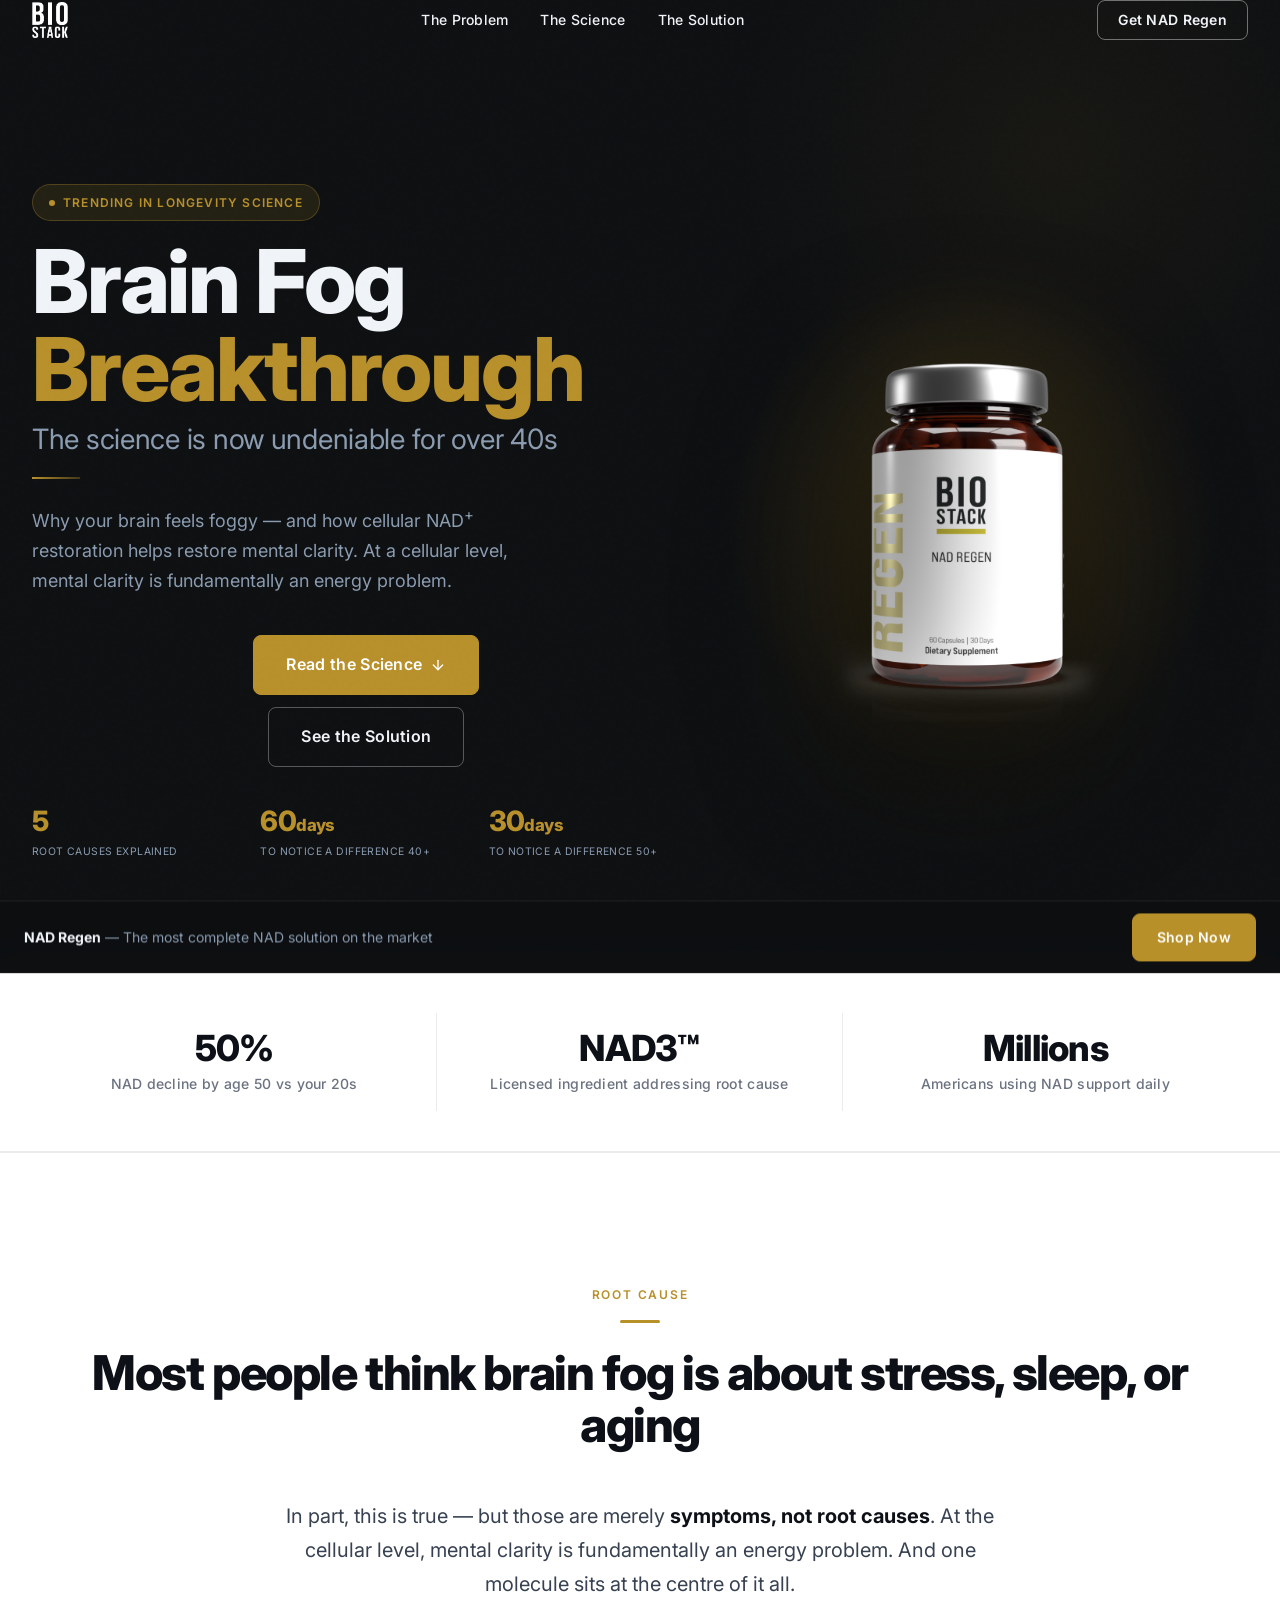
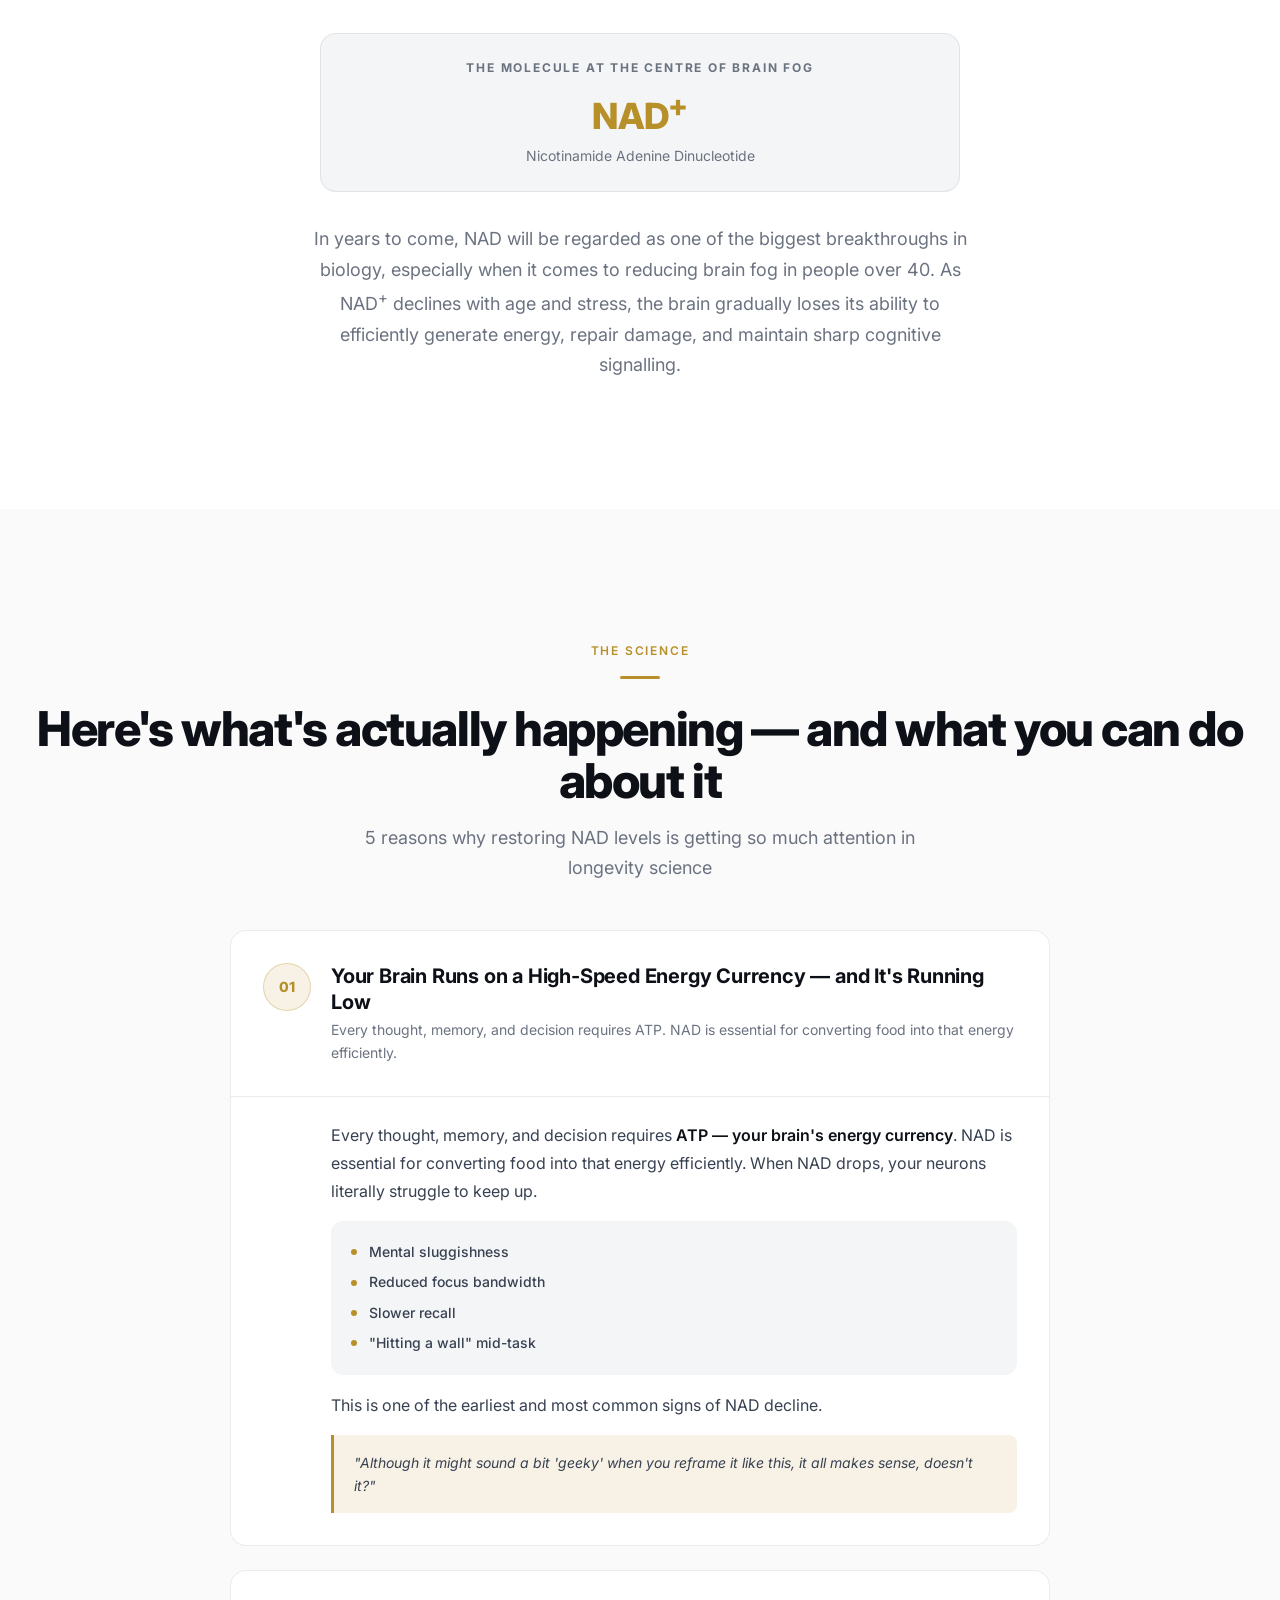
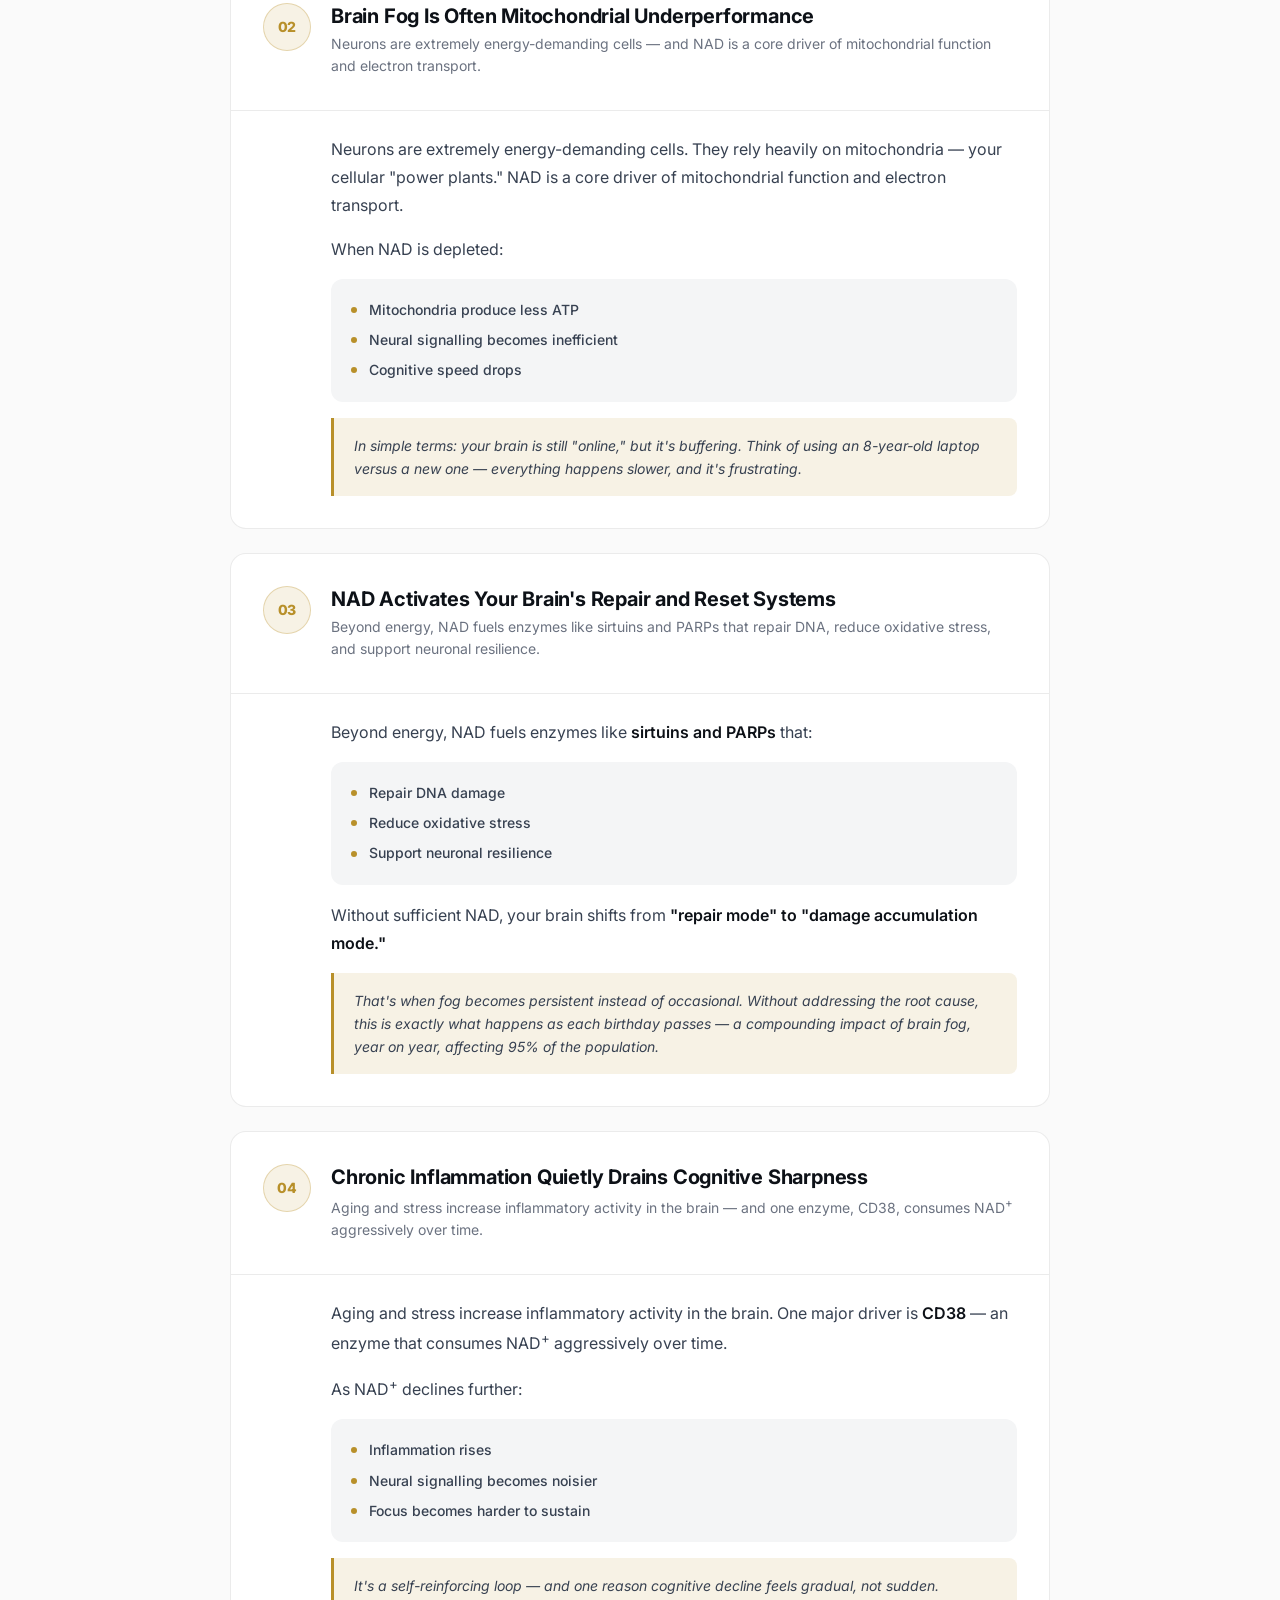
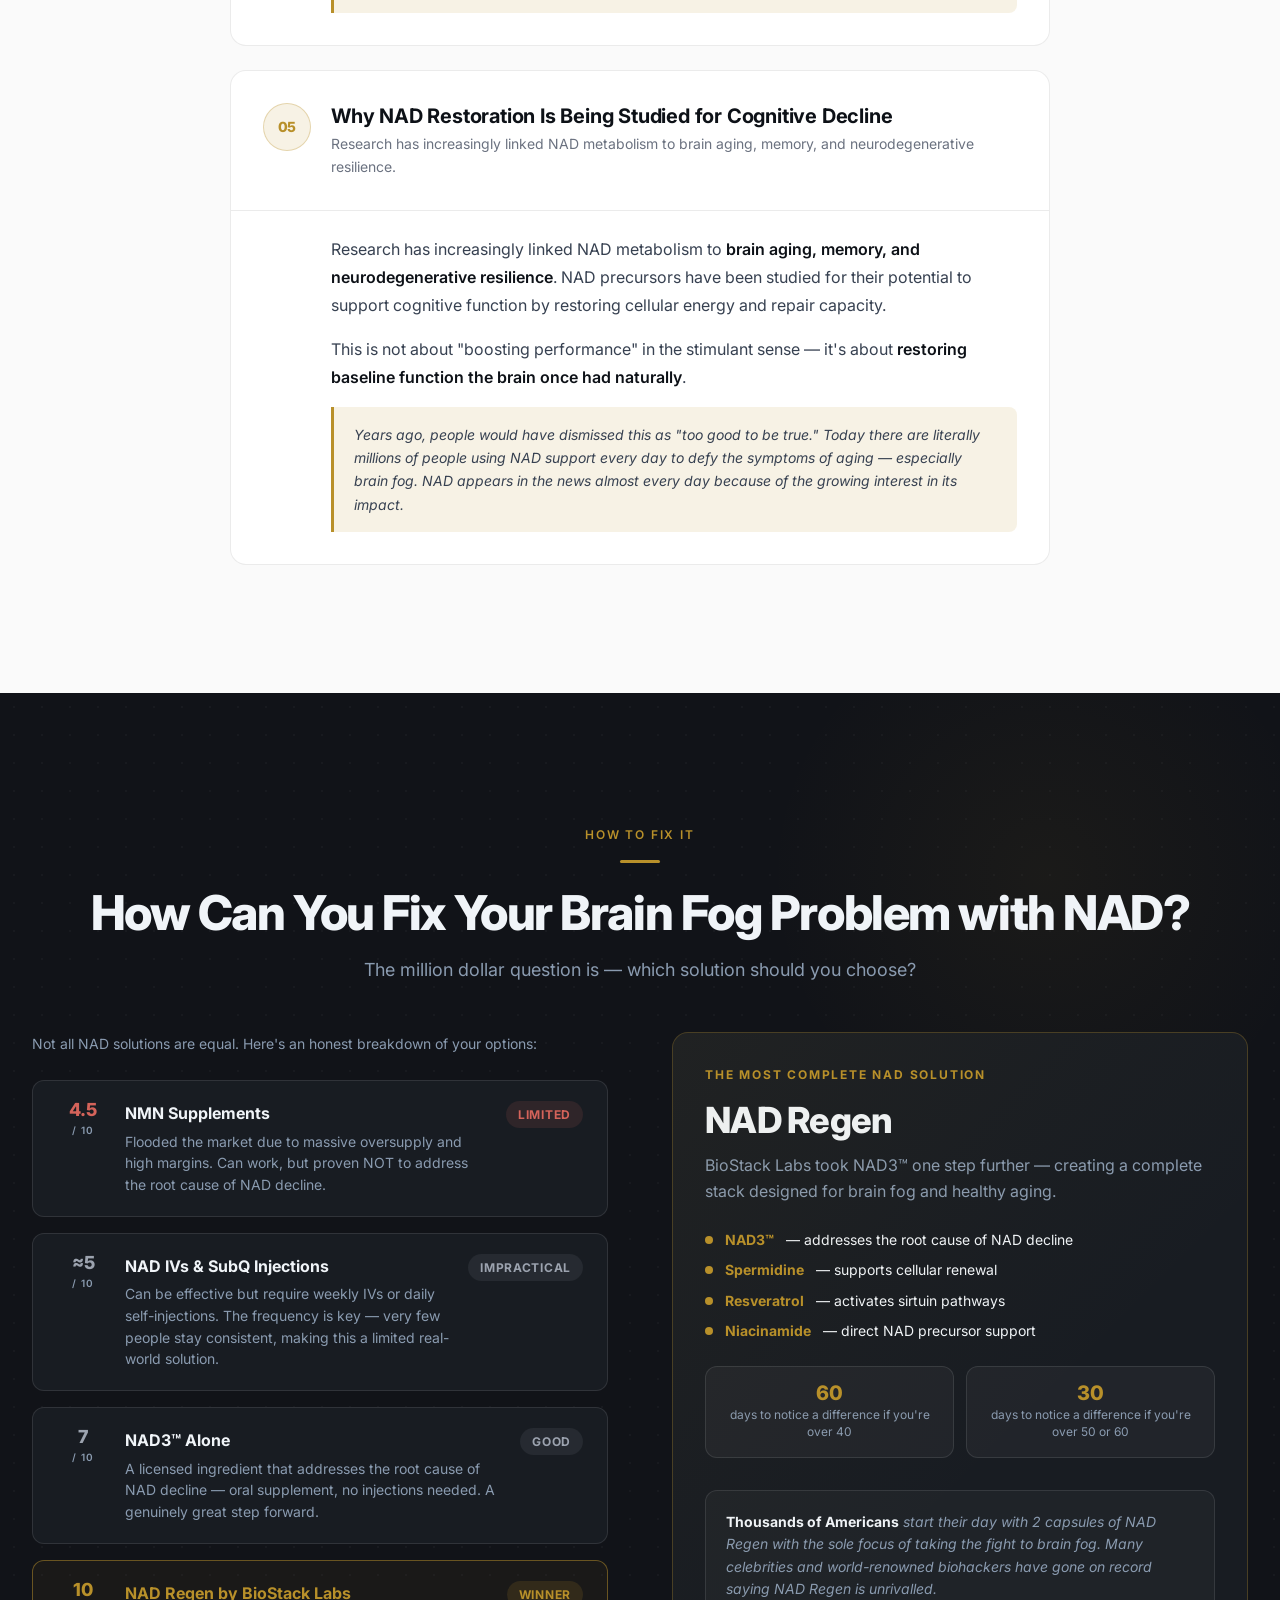
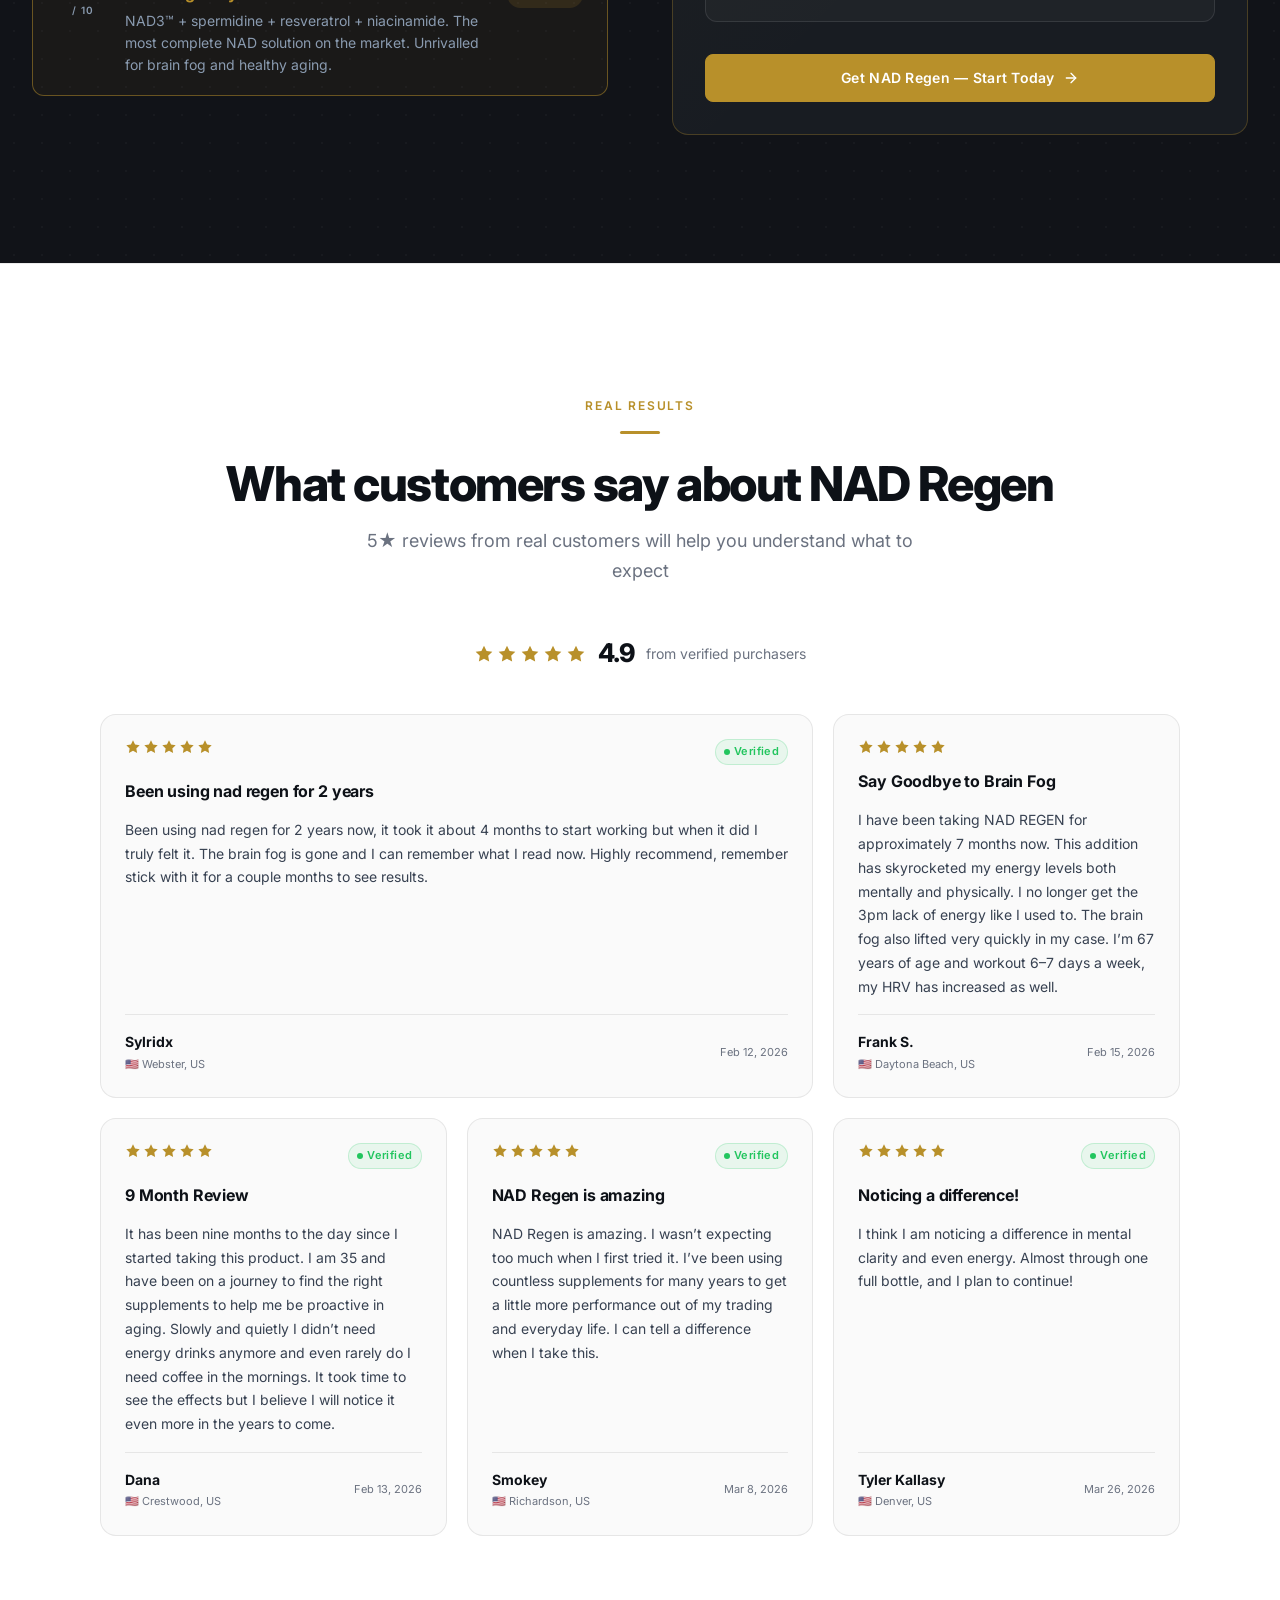
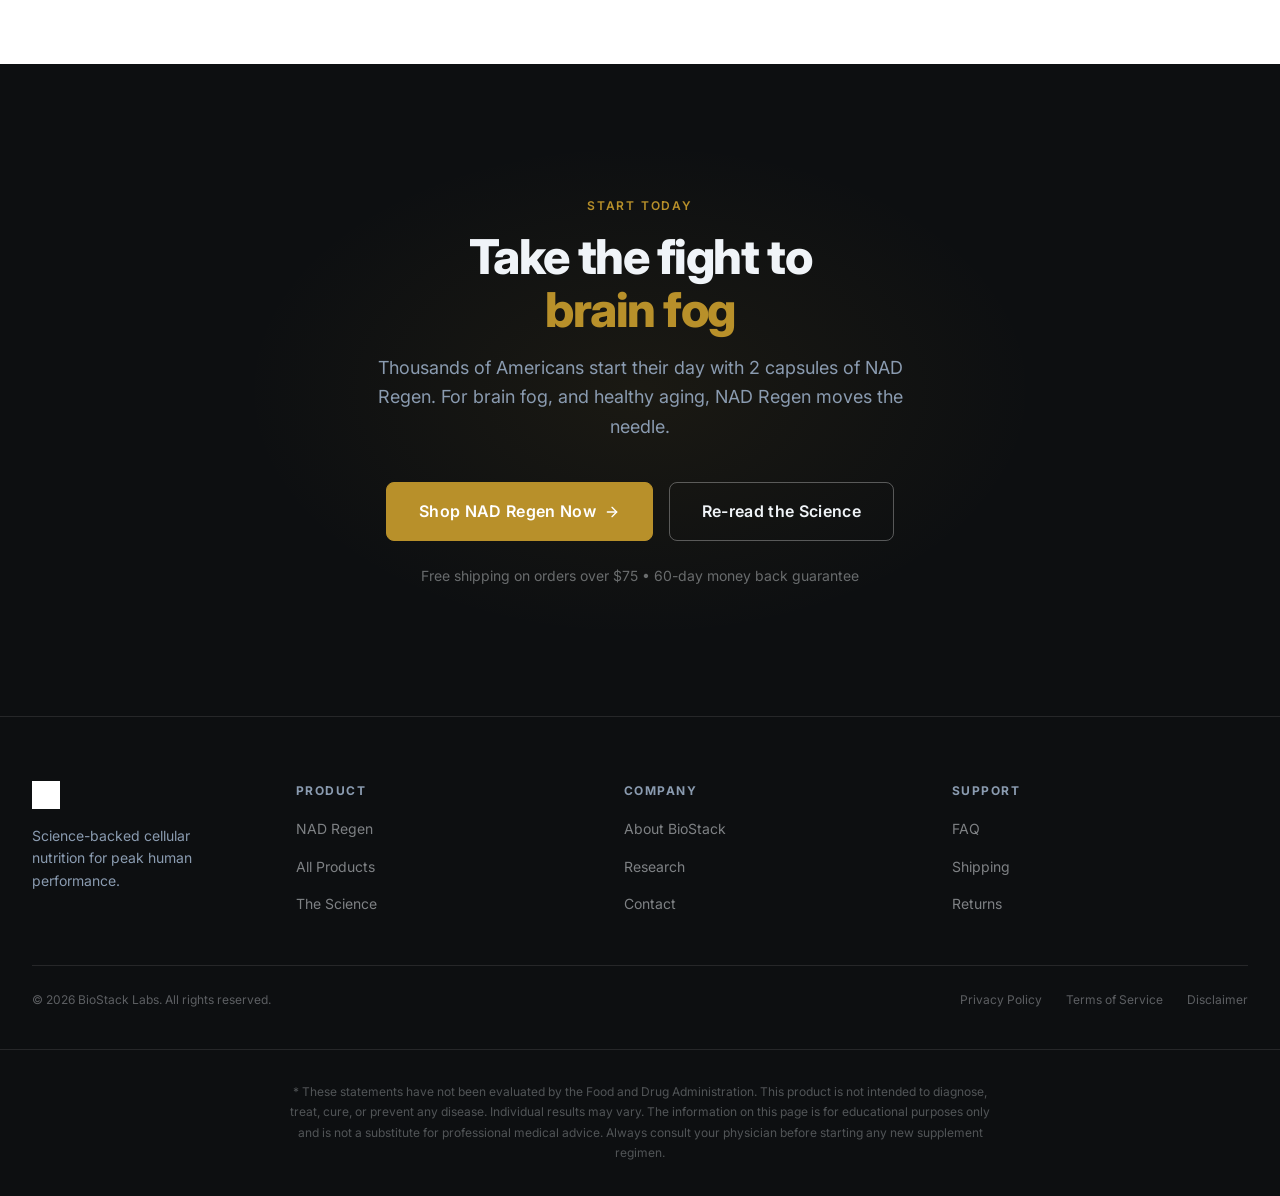
==== ab.html @ 0e756d16 "Add A/B router and wire CTA buttons to product page - ab.html splits traffic 50/50 between v1 and v2" ====
<!DOCTYPE html>
<html lang="en">
<head>
  <meta charset="UTF-8">
  <meta name="robots" content="noindex">
  <title>BioStack Labs — NAD Regen</title>
  <script>
    (function () {
      var COOKIE = 'biostack_ab';
      var PAGES  = ['index.html', 'index-v2.html'];

      function getCookie(name) {
        var match = document.cookie.match(new RegExp('(?:^|; )' + name + '=([^;]*)'));
        return match ? decodeURIComponent(match[1]) : null;
      }

      function setCookie(name, value, days) {
        var expires = new Date(Date.now() + days * 864e5).toUTCString();
        document.cookie = name + '=' + encodeURIComponent(value) + '; expires=' + expires + '; path=/; SameSite=Lax';
      }

      var assigned = getCookie(COOKIE);
      if (!assigned || PAGES.indexOf(assigned) === -1) {
        assigned = PAGES[Math.random() < 0.5 ? 0 : 1];
        setCookie(COOKIE, assigned, 90);
      }

      window.location.replace(assigned);
    })();
  </script>
</head>
<body>
  <!-- Redirecting… -->
</body>
</html>
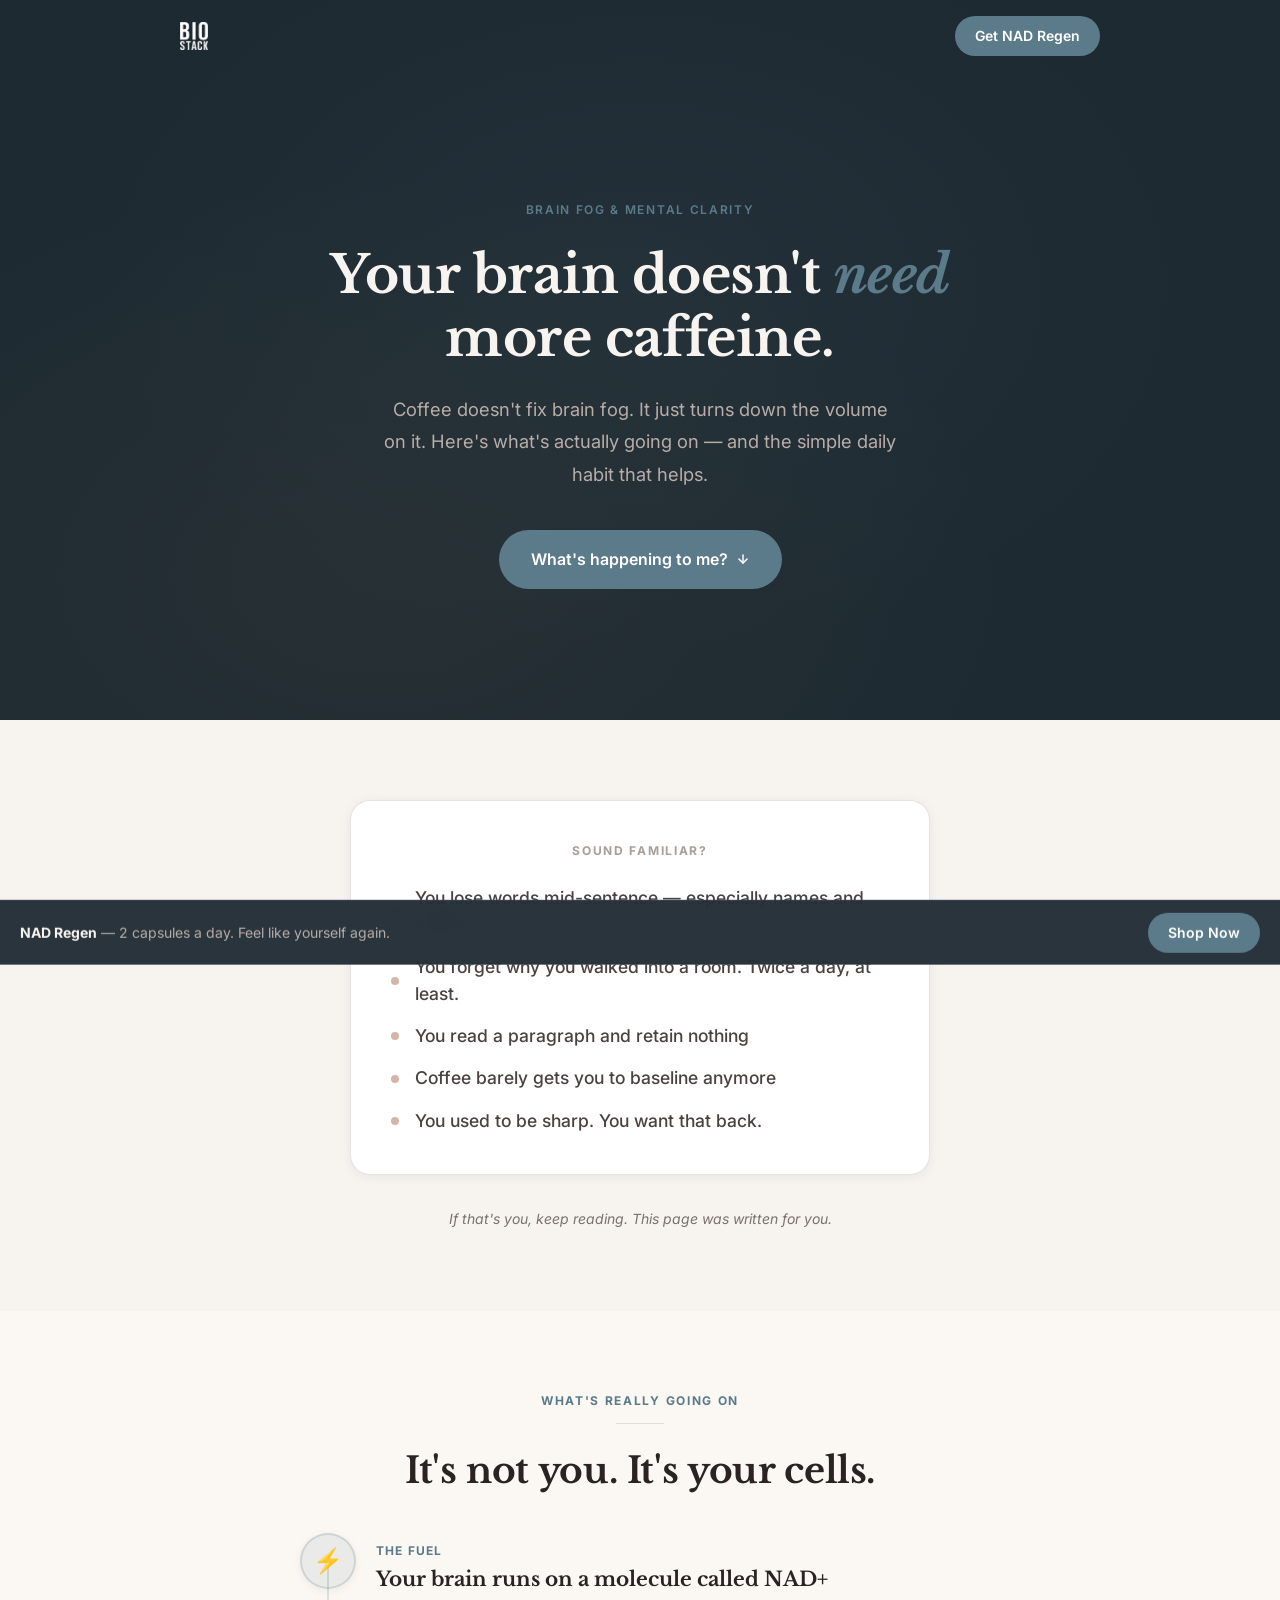
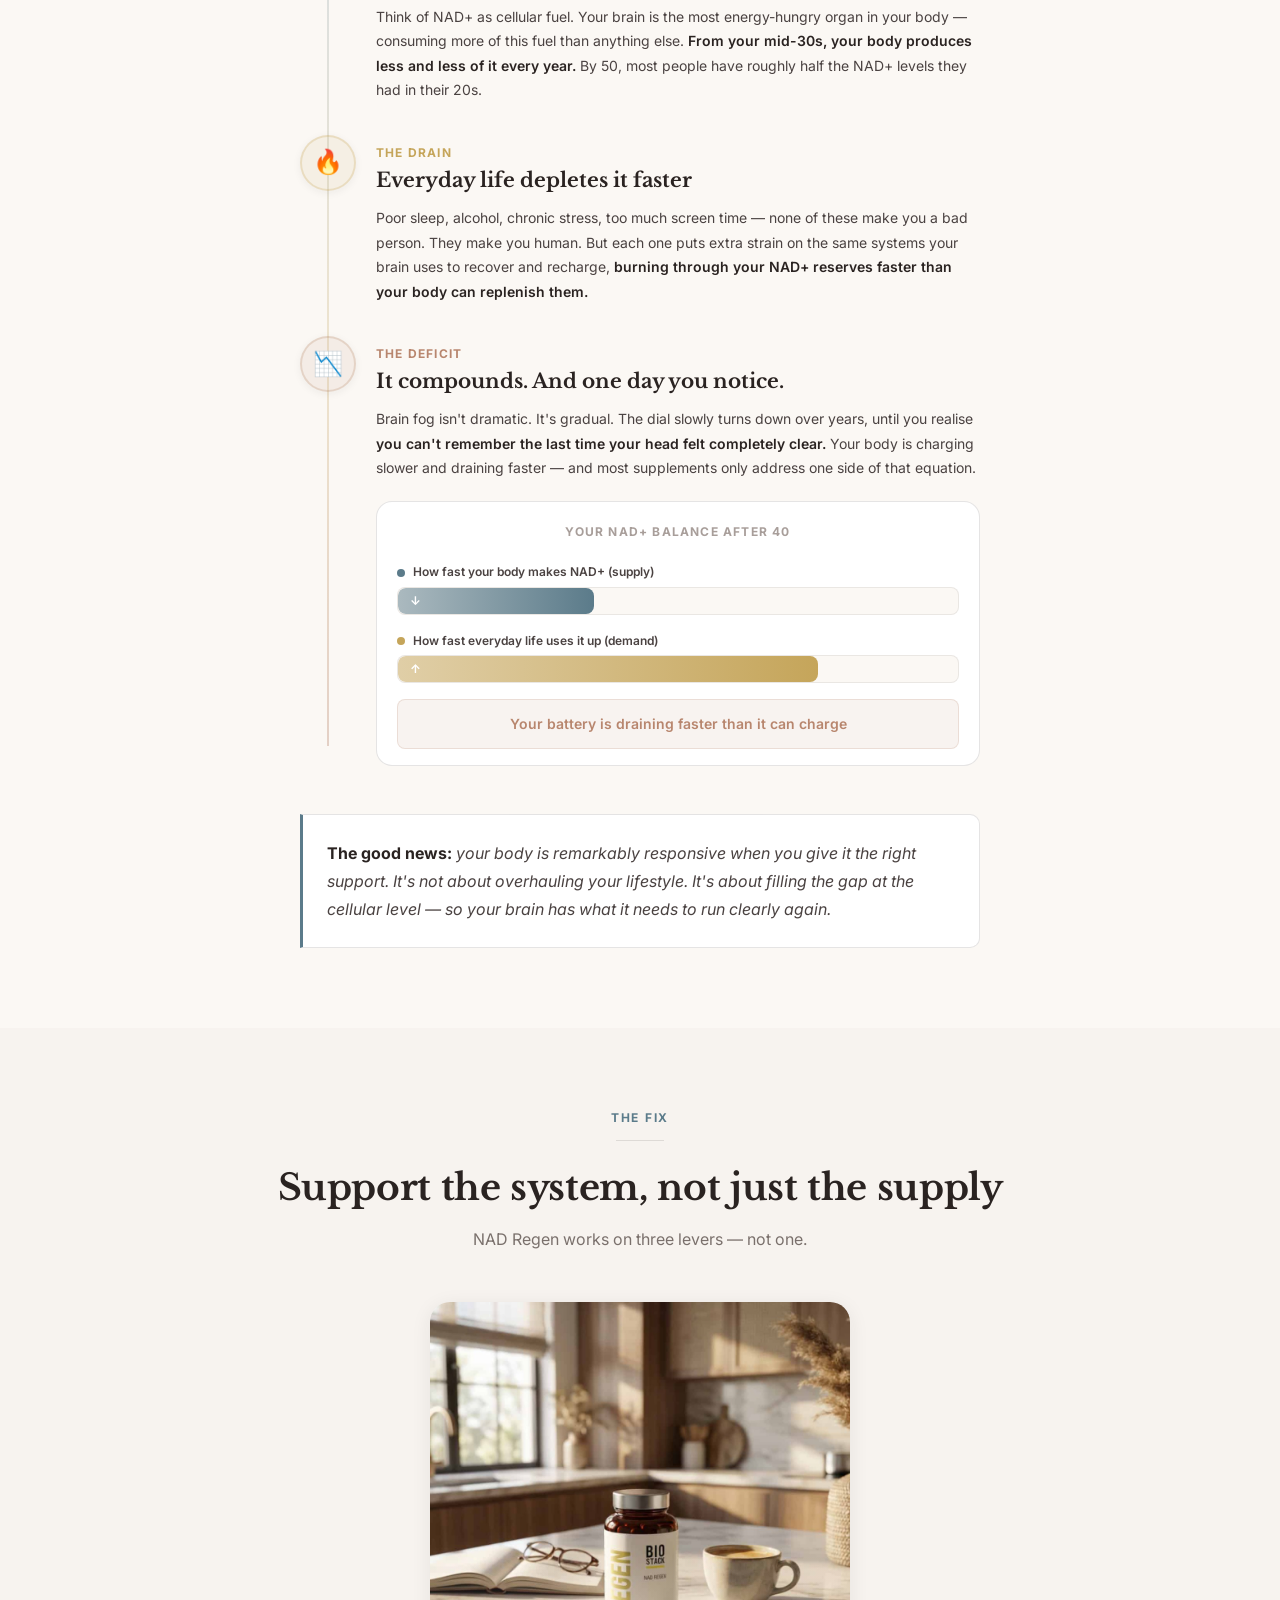
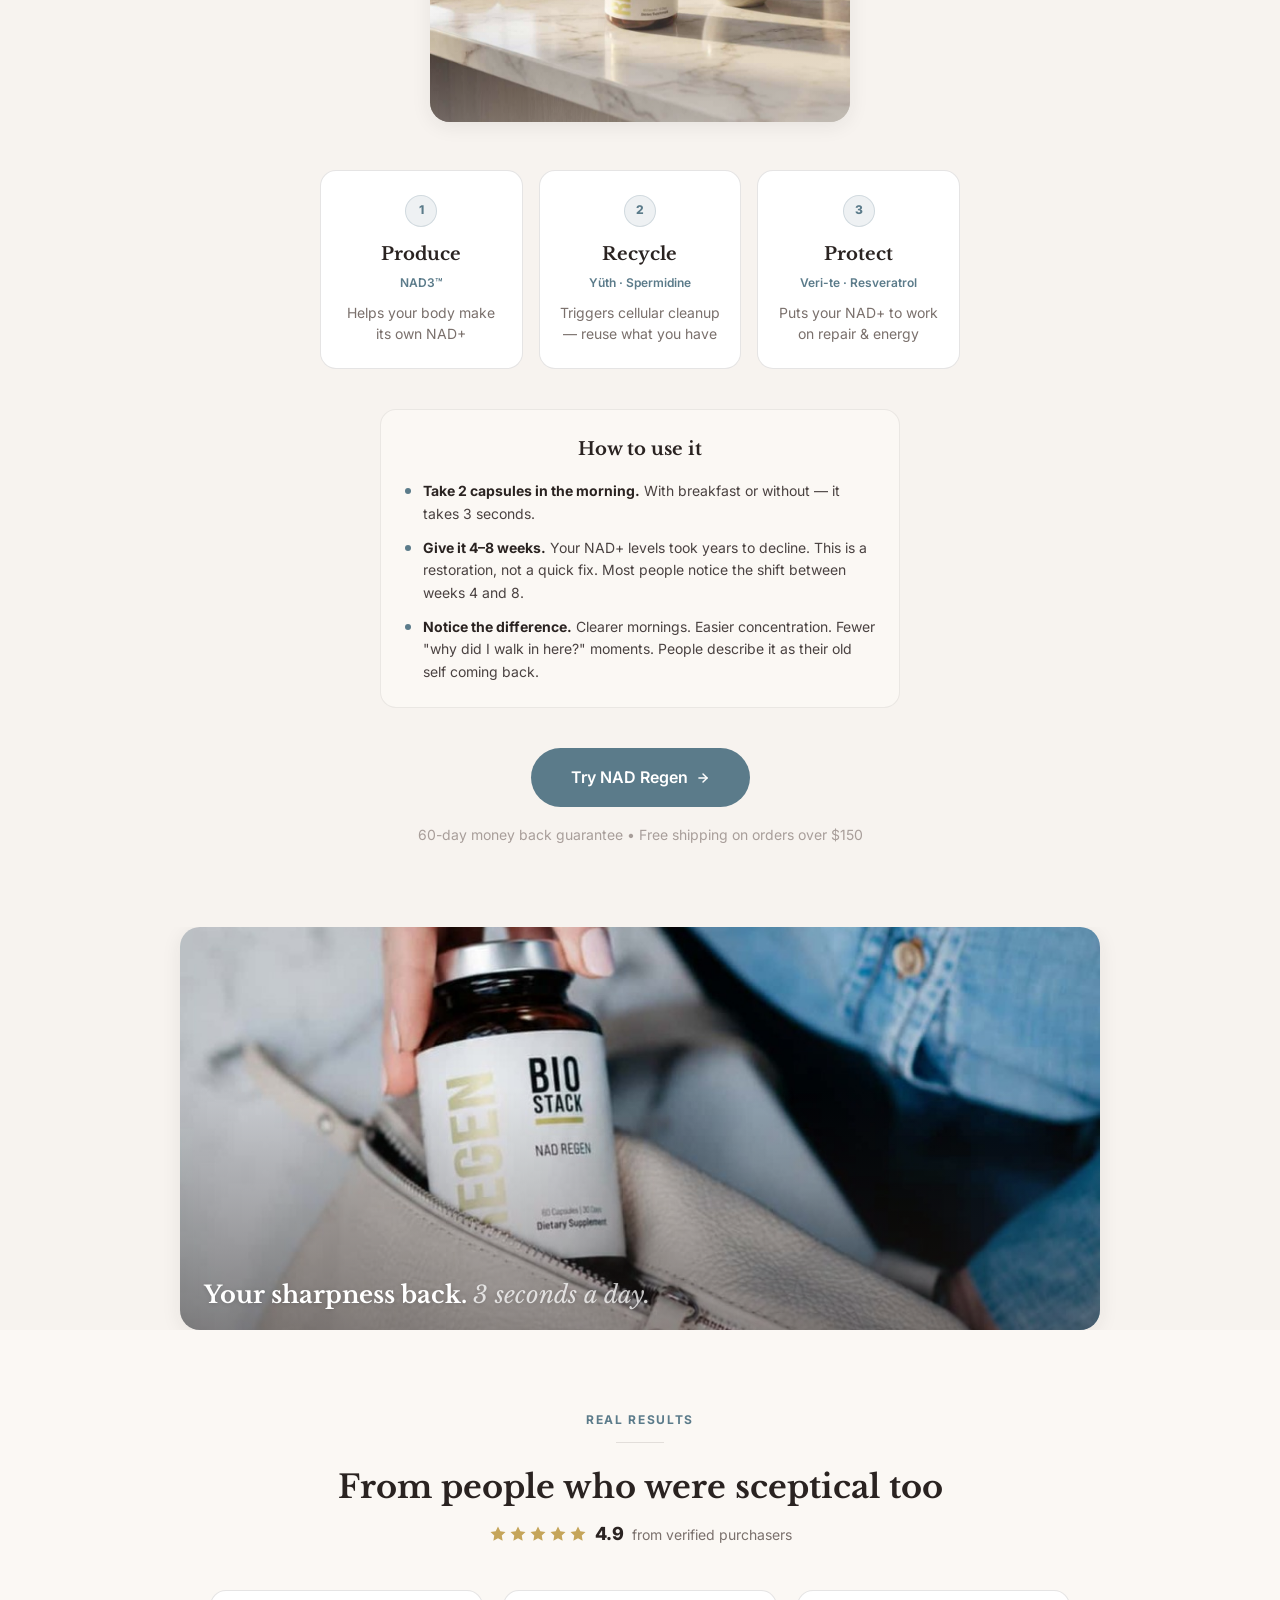
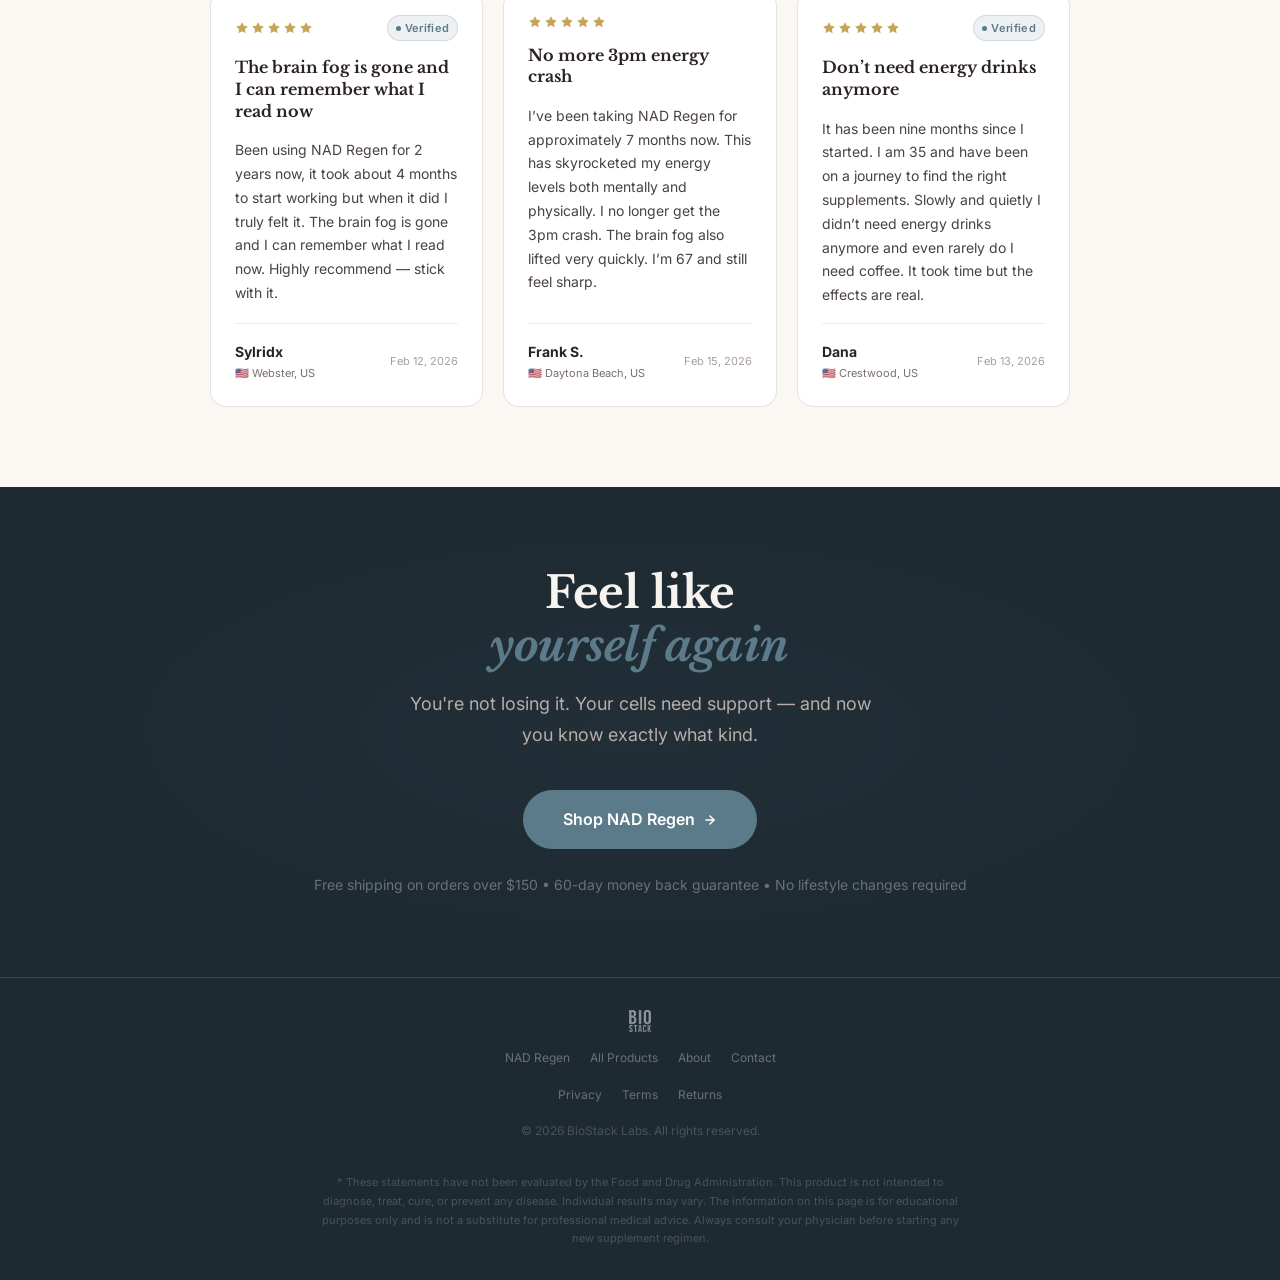
==== commit 9ce3b69b: "feat: v3 lander + A/B test v2 vs v3 with UTM tracking - Add index-v3.html: warm editorial redesign (" ====
--- a/ab.html
+++ b/ab.html
@@ -7,7 +7,7 @@
   <script>
     (function () {
       var COOKIE = 'biostack_ab';
-      var PAGES  = ['index.html', 'index-v2.html'];
+      var PAGES  = ['index-v2.html', 'index-v3.html'];
 
       function getCookie(name) {
         var match = document.cookie.match(new RegExp('(?:^|; )' + name + '=([^;]*)'));
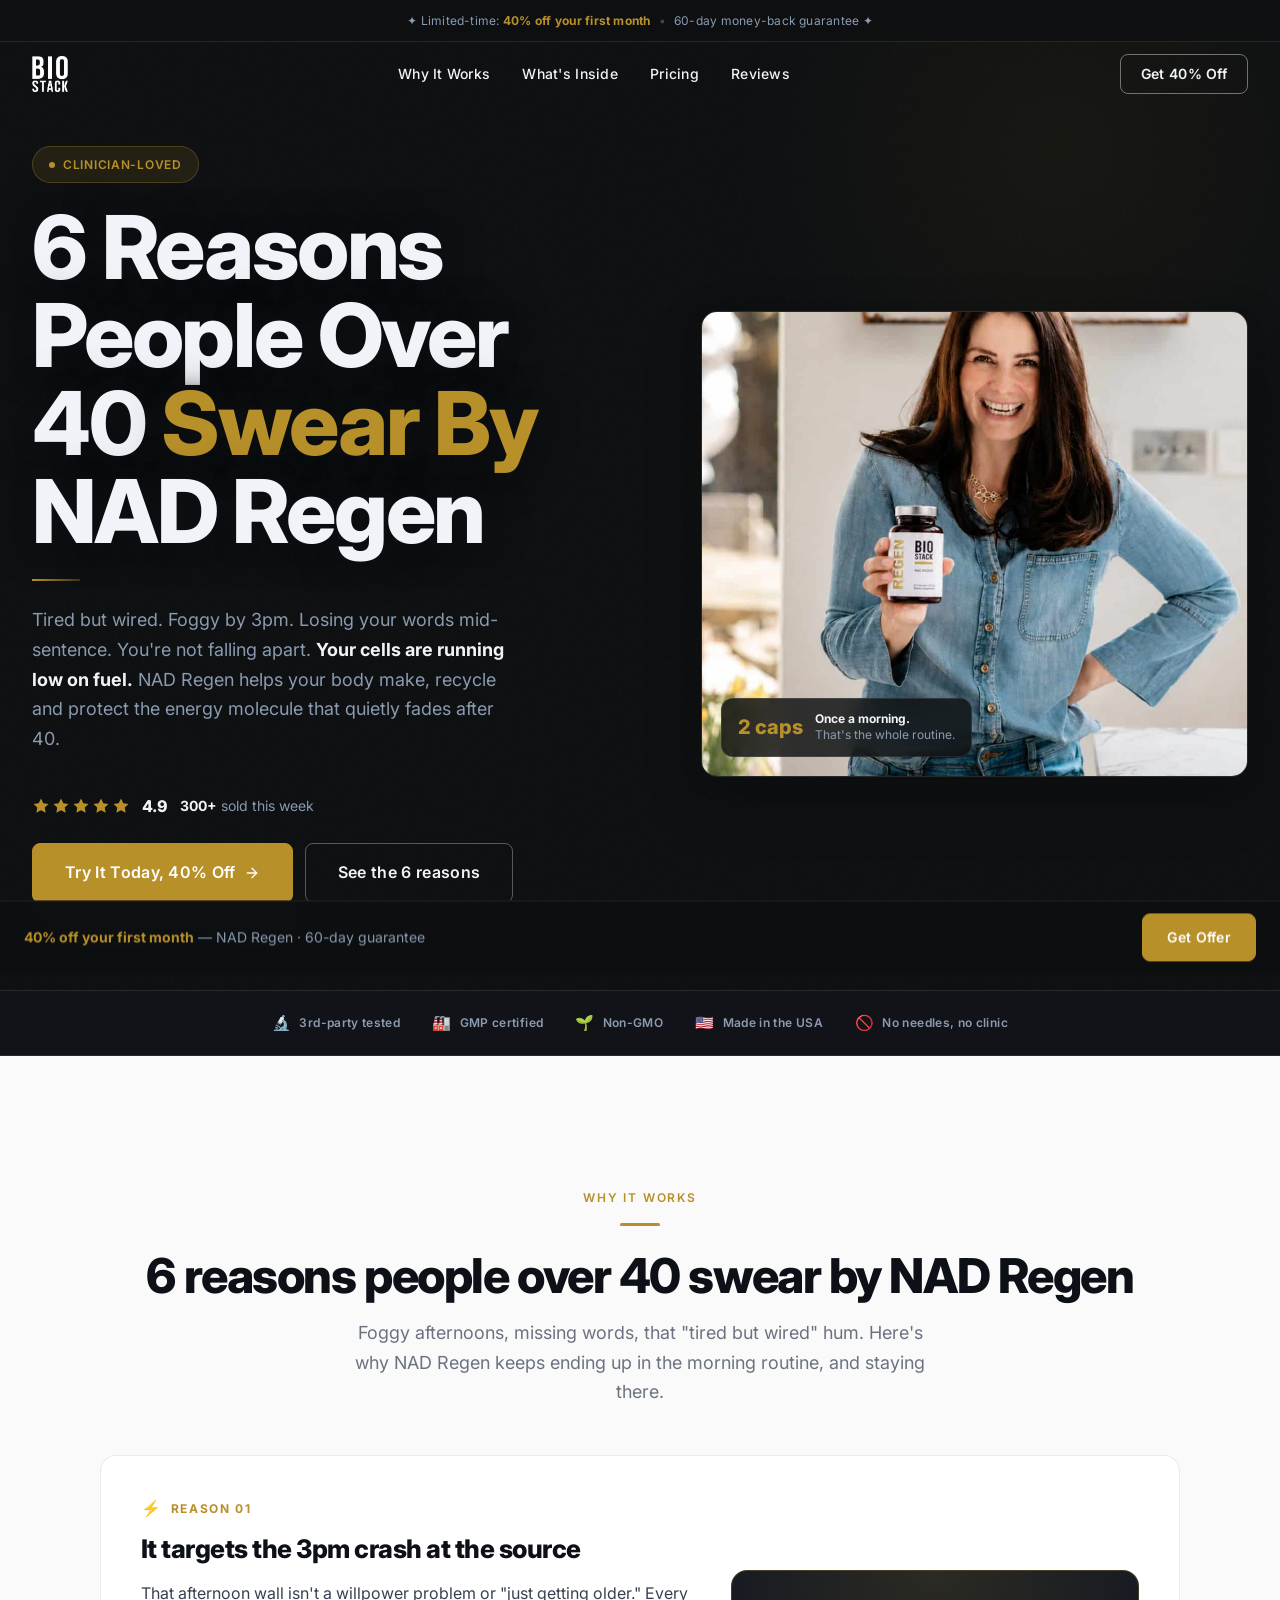
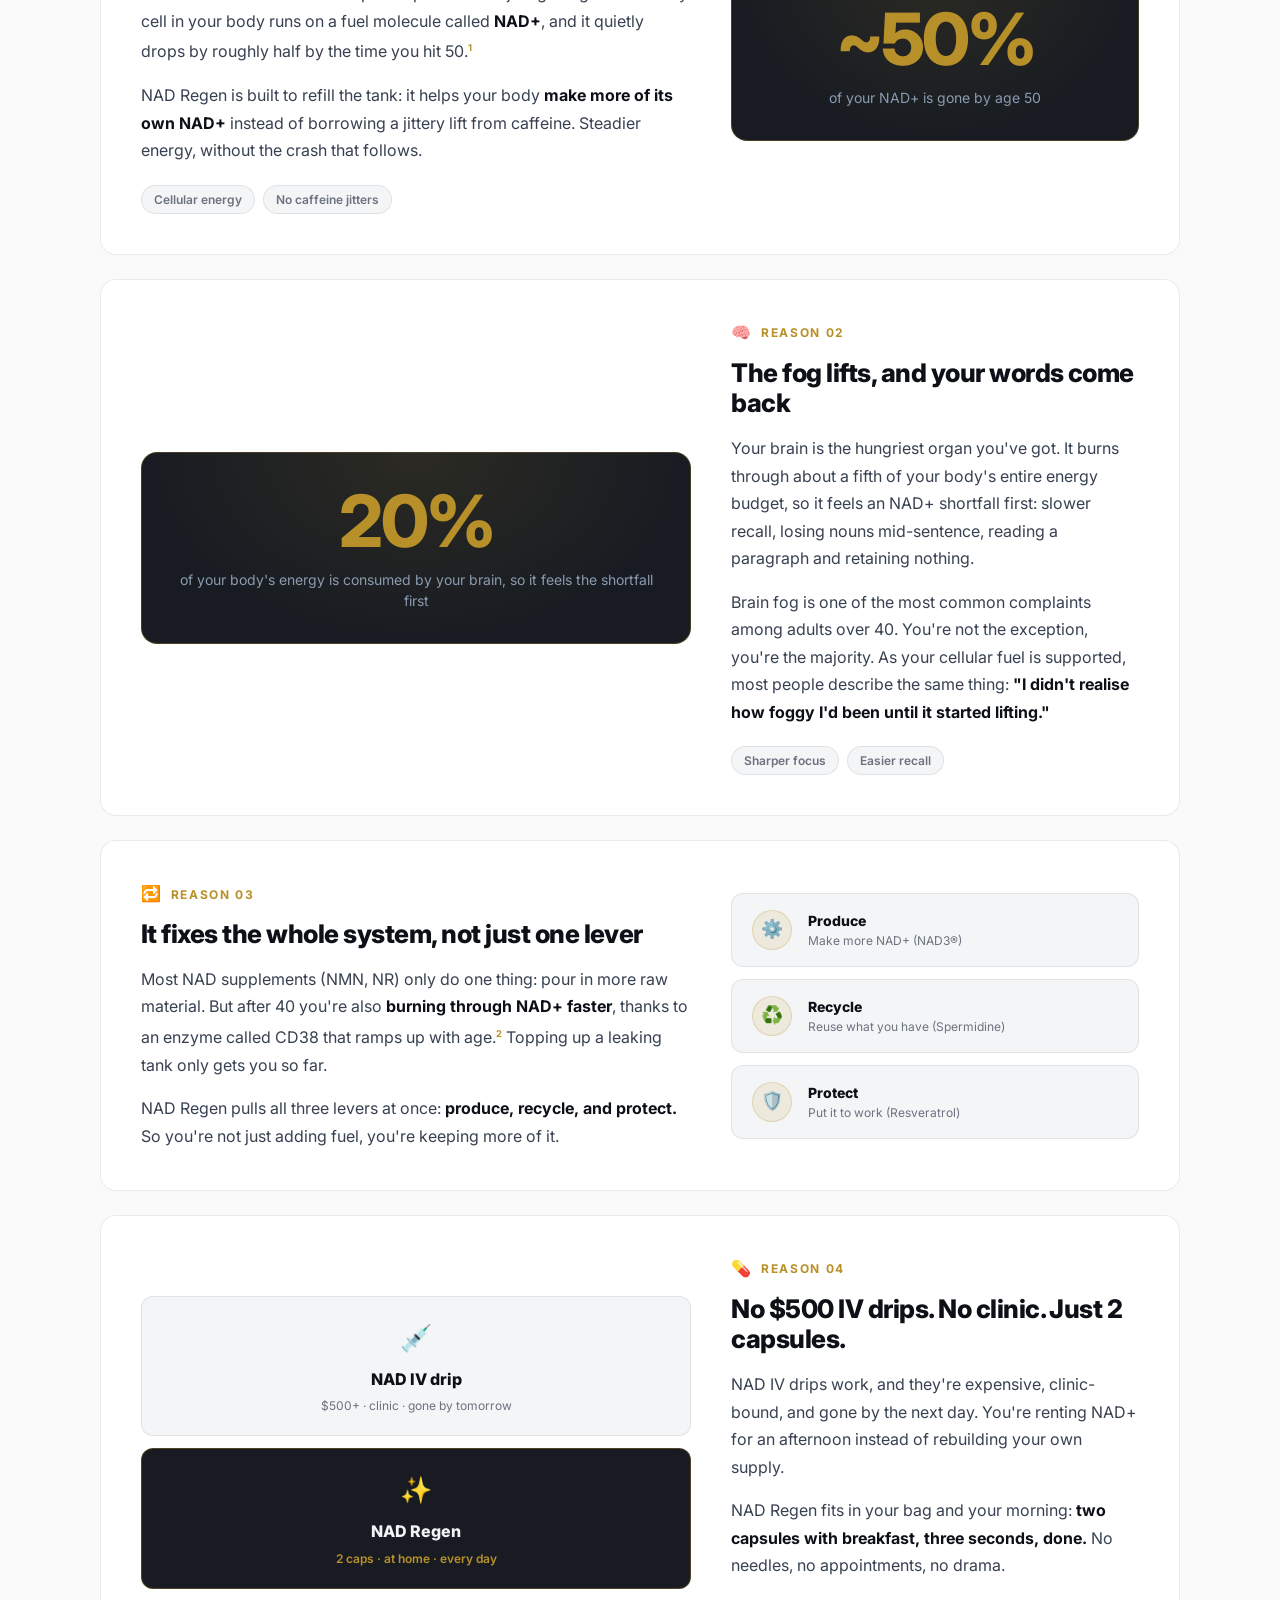
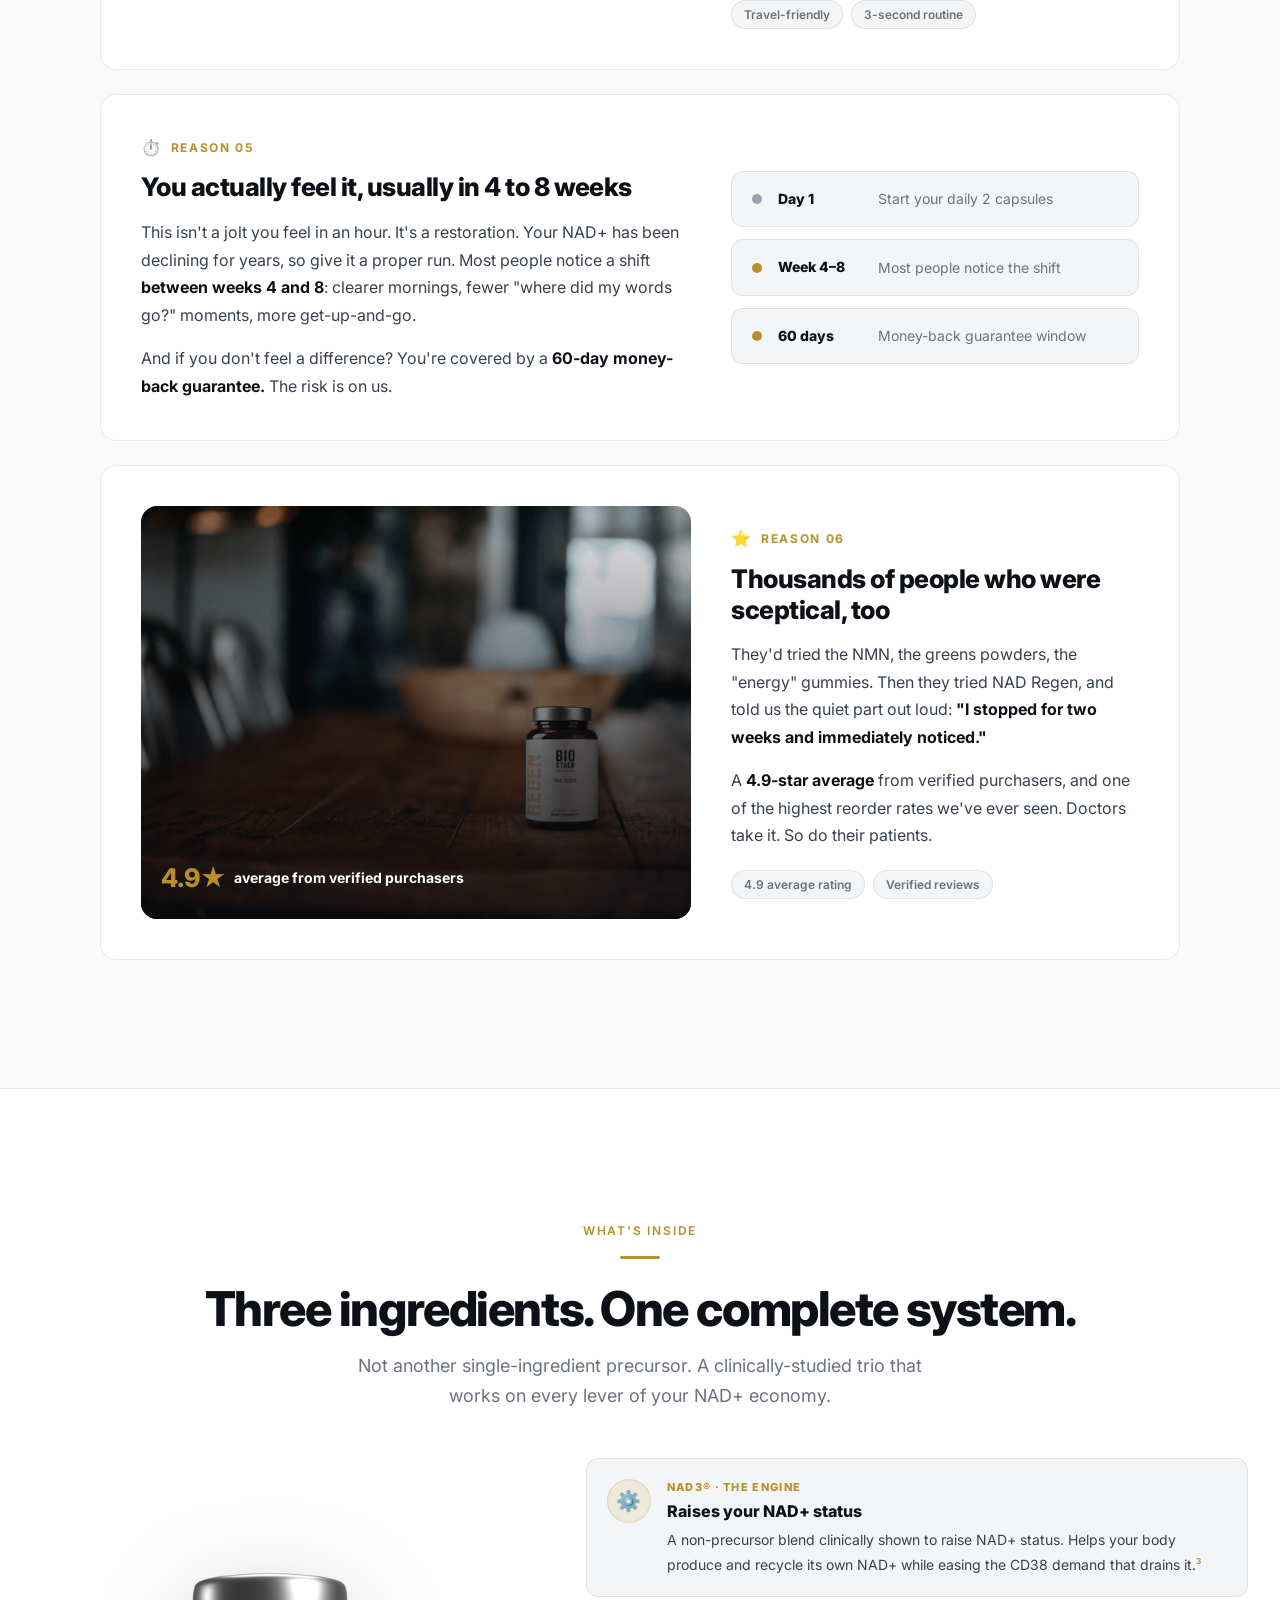
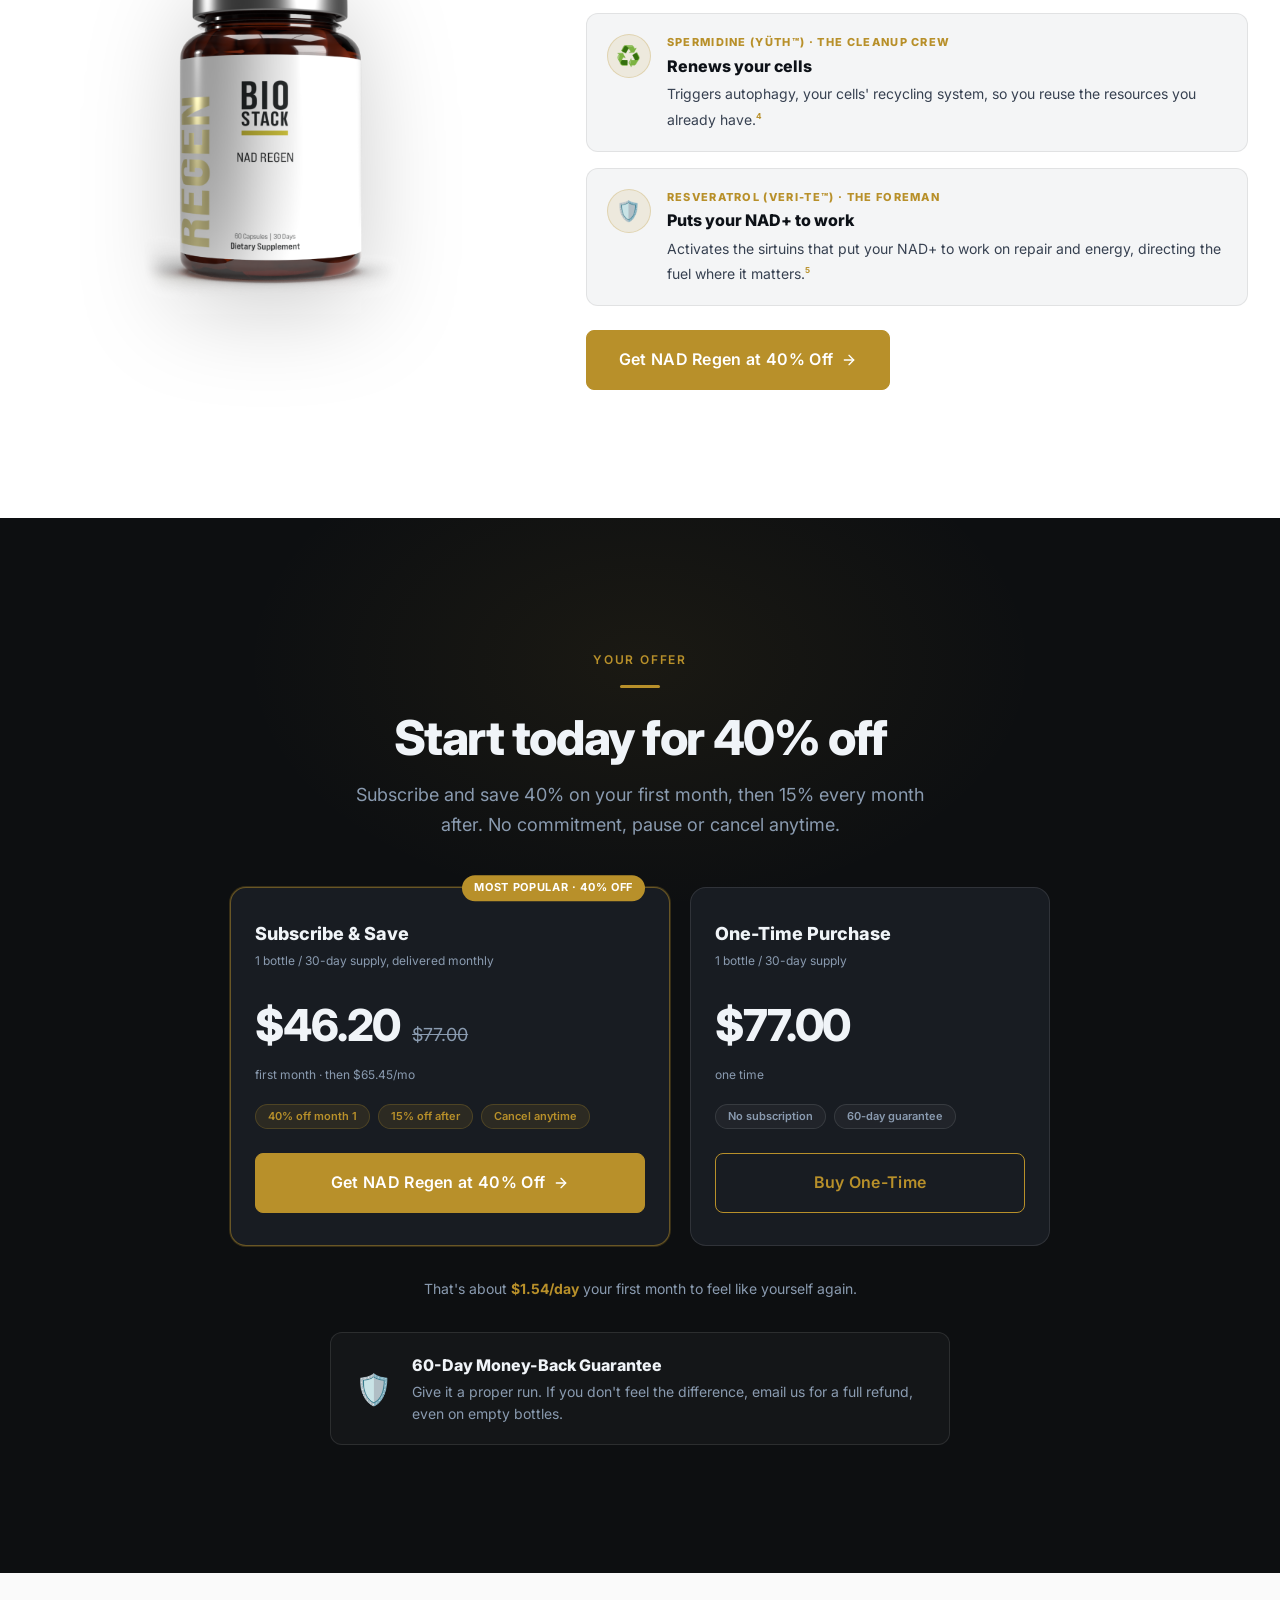
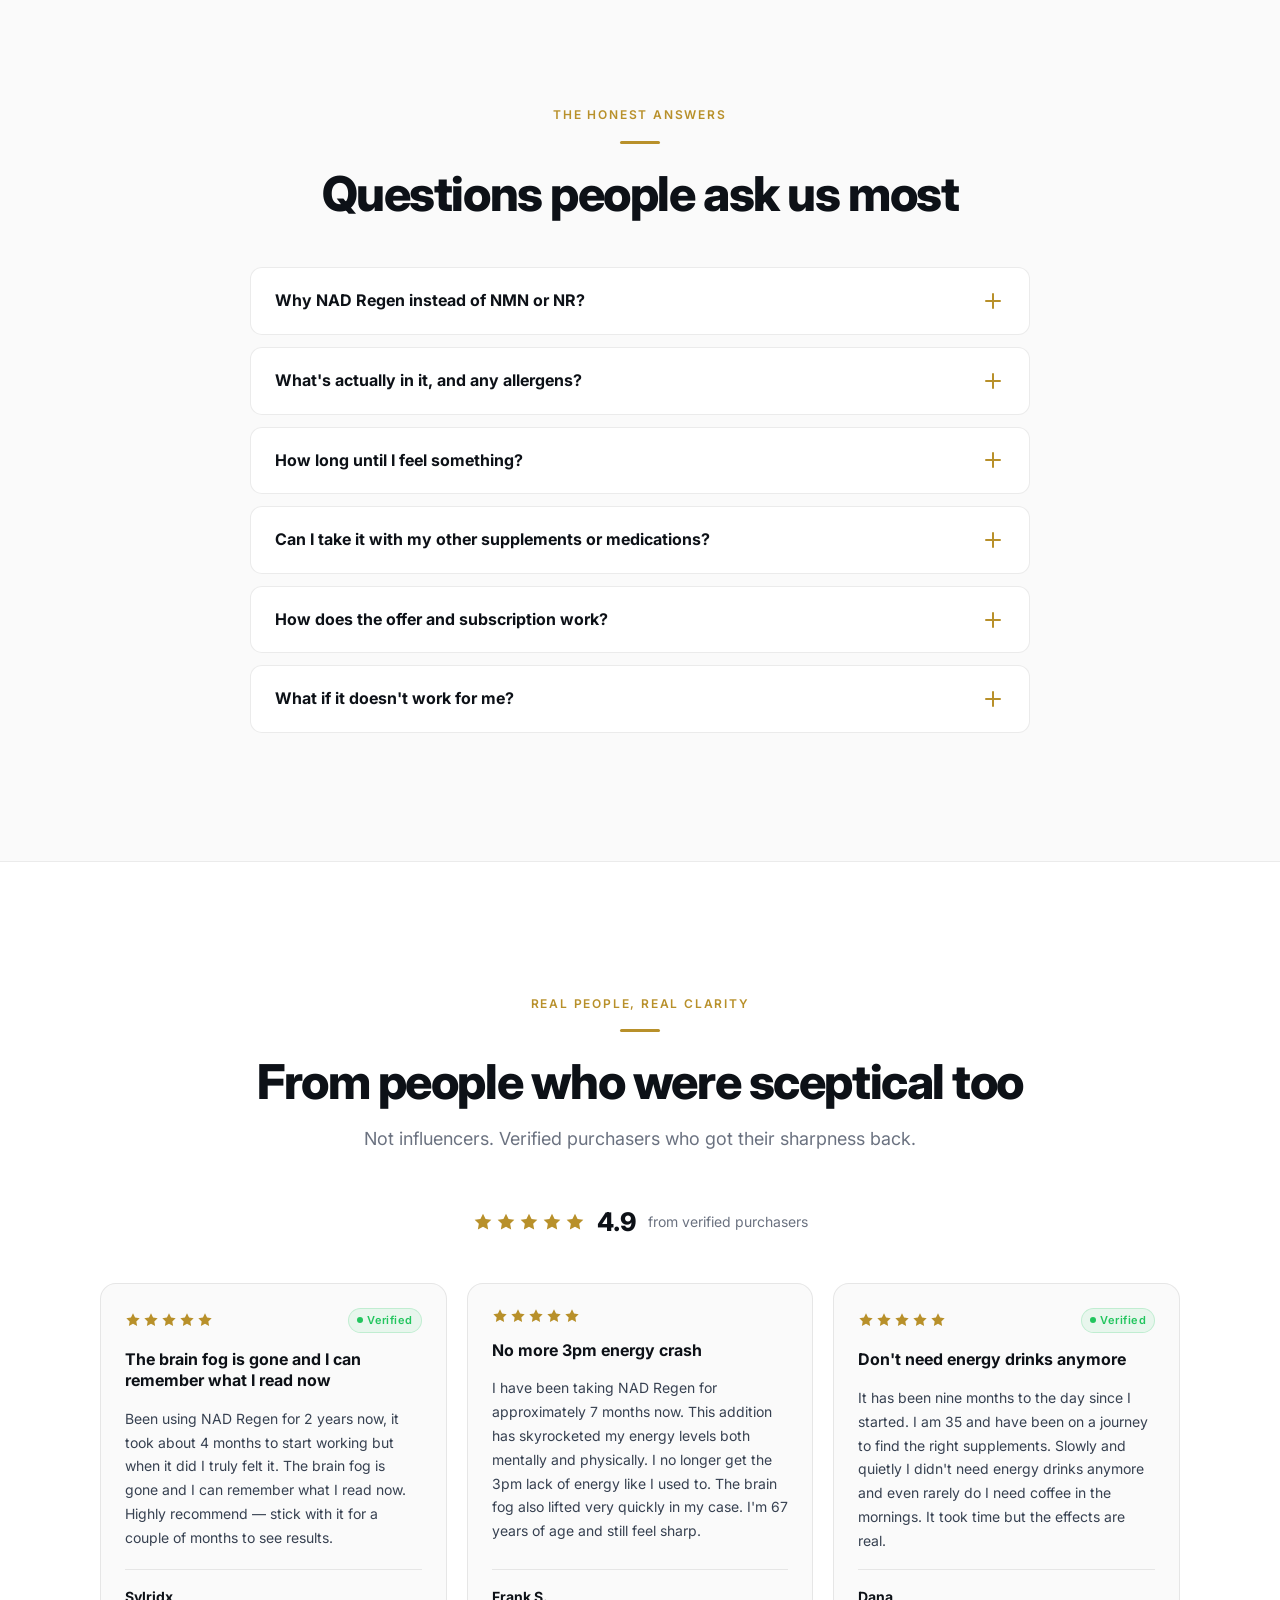
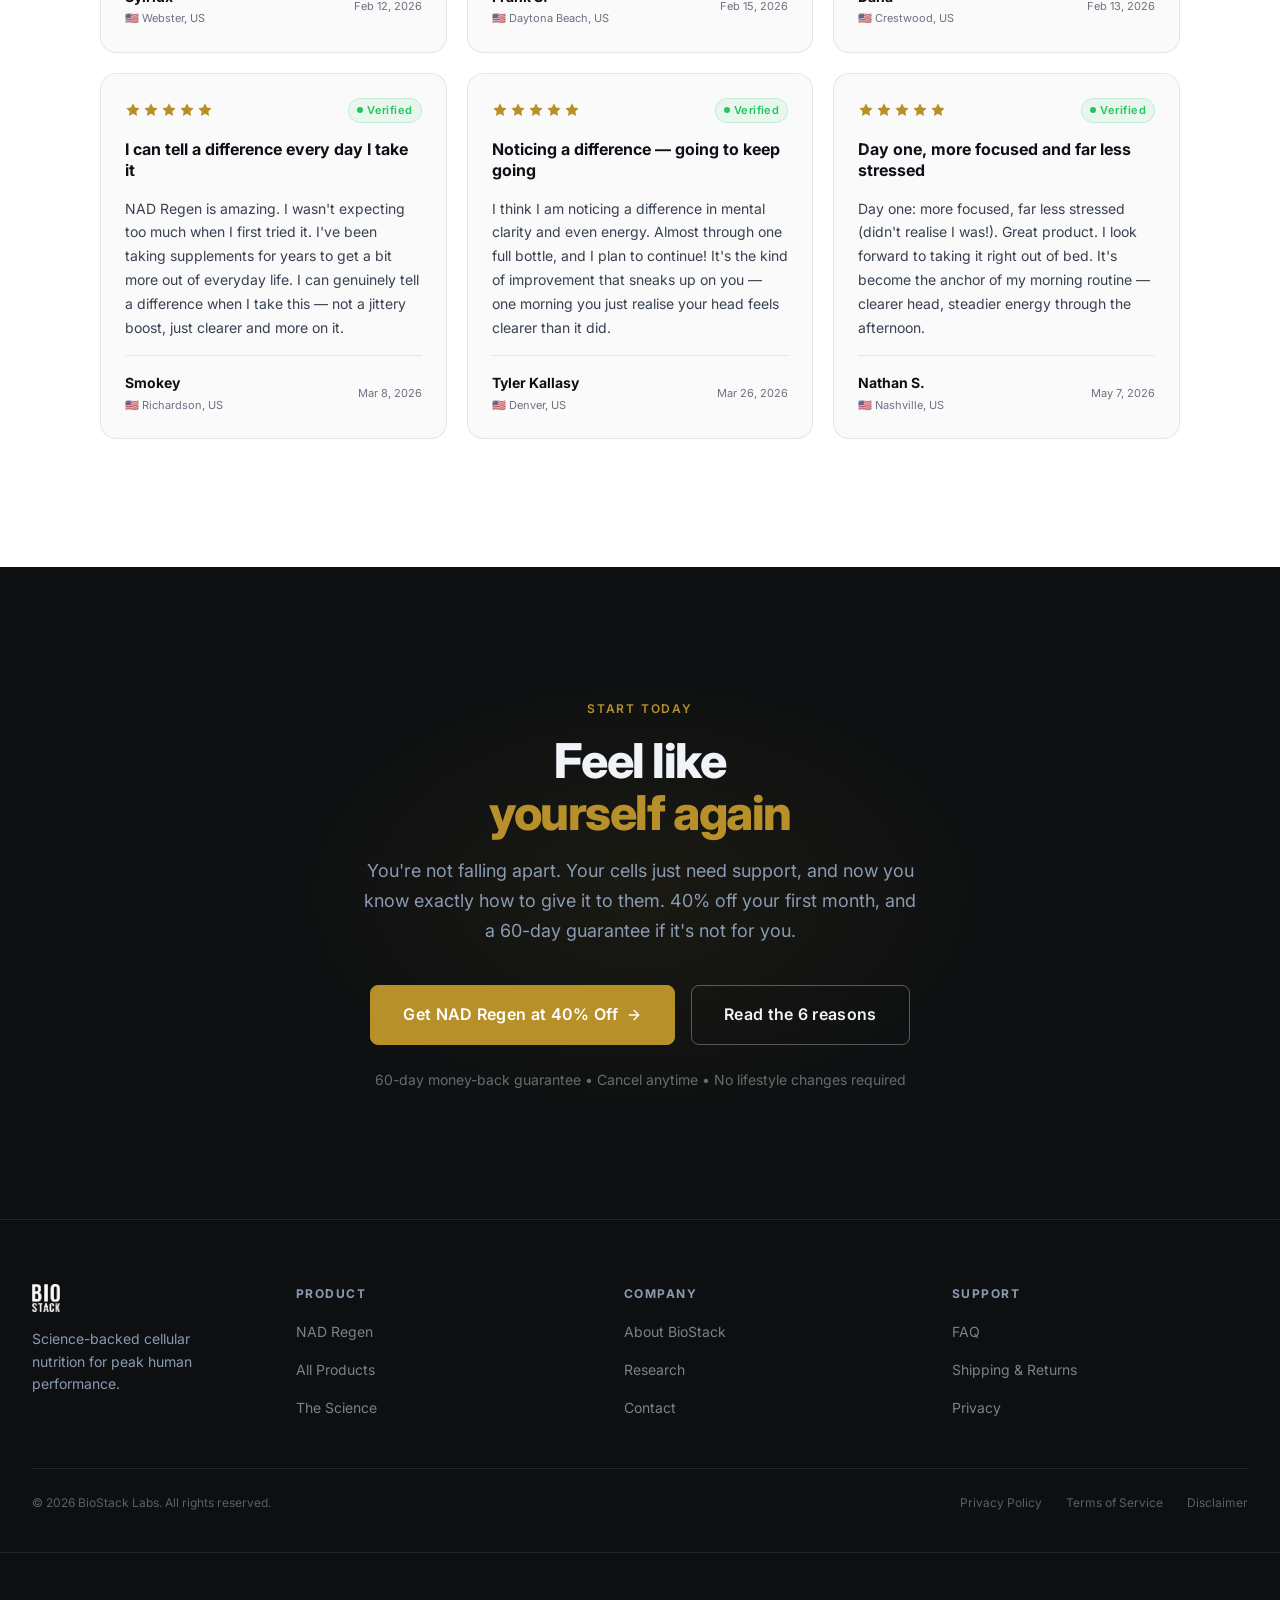
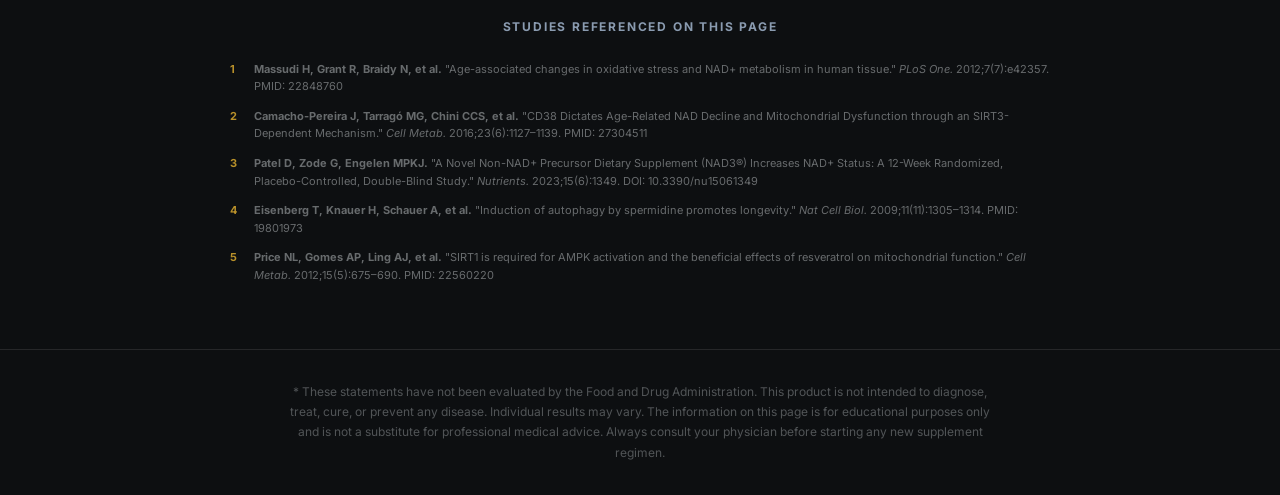
==== commit bd3a7b59: "feat: make v4 "6 reasons" lander the sole live variant Add index-v4.html: a pp.biostacklabs.com-styl" ====
--- a/ab.html
+++ b/ab.html
@@ -4,32 +4,14 @@
   <meta charset="UTF-8">
   <meta name="robots" content="noindex">
   <title>BioStack Labs — NAD Regen</title>
+  <!-- Single live variant: always route to index-v4.html -->
   <script>
-    (function () {
-      var COOKIE = 'biostack_ab';
-      var PAGES  = ['index-v2.html', 'index-v3.html'];
-
-      function getCookie(name) {
-        var match = document.cookie.match(new RegExp('(?:^|; )' + name + '=([^;]*)'));
-        return match ? decodeURIComponent(match[1]) : null;
-      }
-
-      function setCookie(name, value, days) {
-        var expires = new Date(Date.now() + days * 864e5).toUTCString();
-        document.cookie = name + '=' + encodeURIComponent(value) + '; expires=' + expires + '; path=/; SameSite=Lax';
-      }
-
-      var assigned = getCookie(COOKIE);
-      if (!assigned || PAGES.indexOf(assigned) === -1) {
-        assigned = PAGES[Math.random() < 0.5 ? 0 : 1];
-        setCookie(COOKIE, assigned, 90);
-      }
-
-      window.location.replace(assigned);
-    })();
+    window.location.replace('index-v4.html');
   </script>
+  <meta http-equiv="refresh" content="0; url=index-v4.html">
 </head>
 <body>
   <!-- Redirecting… -->
+  <p><a href="index-v4.html">Continue to NAD Regen</a></p>
 </body>
 </html>
